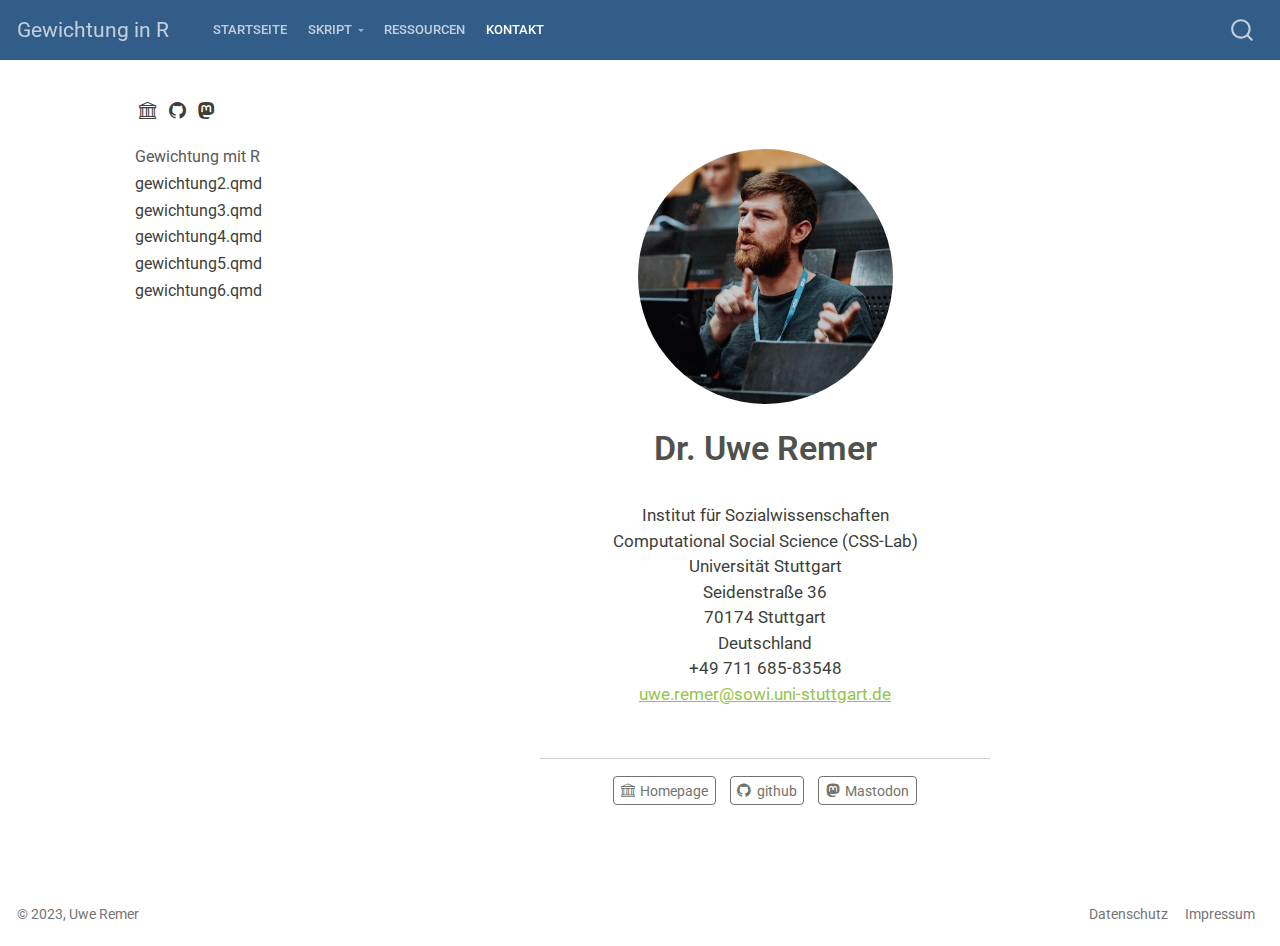
==== docs/about.html @ 3b548ae5 "init" ====
<!DOCTYPE html>
<html xmlns="http://www.w3.org/1999/xhtml" lang="de-DE" xml:lang="de-DE"><head>

<meta charset="utf-8">
<meta name="generator" content="quarto-1.2.269">

<meta name="viewport" content="width=device-width, initial-scale=1.0, user-scalable=yes">

<meta name="author" content="Dr.&nbsp;Uwe Remer">

<title>Gewichtung in R - Dr.&nbsp;Uwe Remer</title>
<style>
code{white-space: pre-wrap;}
span.smallcaps{font-variant: small-caps;}
div.columns{display: flex; gap: min(4vw, 1.5em);}
div.column{flex: auto; overflow-x: auto;}
div.hanging-indent{margin-left: 1.5em; text-indent: -1.5em;}
ul.task-list{list-style: none;}
ul.task-list li input[type="checkbox"] {
  width: 0.8em;
  margin: 0 0.8em 0.2em -1.6em;
  vertical-align: middle;
}
</style>


<script src="site_libs/quarto-nav/quarto-nav.js"></script>
<script src="site_libs/quarto-nav/headroom.min.js"></script>
<script src="site_libs/clipboard/clipboard.min.js"></script>
<script src="site_libs/quarto-search/autocomplete.umd.js"></script>
<script src="site_libs/quarto-search/fuse.min.js"></script>
<script src="site_libs/quarto-search/quarto-search.js"></script>
<meta name="quarto:offset" content="./">
<script src="site_libs/quarto-html/quarto.js"></script>
<script src="site_libs/quarto-html/popper.min.js"></script>
<script src="site_libs/quarto-html/tippy.umd.min.js"></script>
<link href="site_libs/quarto-html/tippy.css" rel="stylesheet">
<link href="site_libs/quarto-html/quarto-syntax-highlighting.css" rel="stylesheet" id="quarto-text-highlighting-styles">
<script src="site_libs/bootstrap/bootstrap.min.js"></script>
<link href="site_libs/bootstrap/bootstrap-icons.css" rel="stylesheet">
<link href="site_libs/bootstrap/bootstrap.min.css" rel="stylesheet" id="quarto-bootstrap" data-mode="light">
<script id="quarto-search-options" type="application/json">{
  "location": "navbar",
  "copy-button": false,
  "collapse-after": 3,
  "panel-placement": "end",
  "type": "overlay",
  "limit": 20,
  "language": {
    "search-no-results-text": "Keine Treffer",
    "search-matching-documents-text": "Treffer",
    "search-copy-link-title": "Link in die Suche kopieren",
    "search-hide-matches-text": "Zusätzliche Treffer verbergen",
    "search-more-match-text": "weitere Treffer in diesem Dokument",
    "search-more-matches-text": "weitere Treffer in diesem Dokument",
    "search-clear-button-title": "Zurücksetzen",
    "search-detached-cancel-button-title": "Abbrechen",
    "search-submit-button-title": "Abschicken"
  }
}</script>


<link rel="stylesheet" href="styles.css">
<meta property="og:title" content="Gewichtung in R">
<meta property="og:description" content="6-teilige Videoreihe zum Thema Gewichtung in R">
<meta property="og:image" content="https://uweremer.github.io/gewichtung/Grafiken/gewichtung.png">
<meta property="og:site-name" content="Gewichtung in R">
<meta property="og:locale" content="de_DE">
<meta name="twitter:title" content="Gewichtung in R">
<meta name="twitter:description" content="6-teilige Videoreihe zum Thema Gewichtung in R">
<meta name="twitter:image" content="https://uweremer.github.io/gewichtung/Grafiken/gewichtung.png">
<meta name="twitter:creator" content="@uweremerbollow">
<meta name="twitter:card" content="summary_large_image">
</head>

<body class="nav-sidebar floating nav-fixed fullcontent">

<div id="quarto-search-results"></div>
  <header id="quarto-header" class="headroom fixed-top">
    <nav class="navbar navbar-expand-lg navbar-dark ">
      <div class="navbar-container container-fluid">
      <div class="navbar-brand-container">
    <a class="navbar-brand" href="./index.html">
    <span class="navbar-title">Gewichtung in R</span>
    </a>
  </div>
          <button class="navbar-toggler" type="button" data-bs-toggle="collapse" data-bs-target="#navbarCollapse" aria-controls="navbarCollapse" aria-expanded="false" aria-label="Toggle navigation" onclick="if (window.quartoToggleHeadroom) { window.quartoToggleHeadroom(); }">
  <span class="navbar-toggler-icon"></span>
</button>
          <div class="collapse navbar-collapse" id="navbarCollapse">
            <ul class="navbar-nav navbar-nav-scroll me-auto">
  <li class="nav-item">
    <a class="nav-link" href="./index.html">
 <span class="menu-text">Startseite</span></a>
  </li>  
  <li class="nav-item dropdown ">
    <a class="nav-link dropdown-toggle" href="#" id="nav-menu-skript" role="button" data-bs-toggle="dropdown" aria-expanded="false">
 <span class="menu-text">Skript</span>
    </a>
    <ul class="dropdown-menu" aria-labelledby="nav-menu-skript">    
        <li>
    <a class="dropdown-item" href="./gewichtung1.html">
 <span class="dropdown-text">Gewichtung mit R</span></a>
  </li>  
        <li class="dropdown-header">gewichtung2.qmd</li>
        <li class="dropdown-header">gewichtung3.qmd</li>
        <li class="dropdown-header">gewichtung4.qmd</li>
        <li class="dropdown-header">gewichtung5.qmd</li>
        <li class="dropdown-header">gewichtung6.qmd</li>
    </ul>
  </li>
  <li class="nav-item">
    <a class="nav-link" href="./ressourcen.qmd">
 <span class="menu-text">Ressourcen</span></a>
  </li>  
  <li class="nav-item">
    <a class="nav-link active" href="./about.html" aria-current="page">
 <span class="menu-text">Kontakt</span></a>
  </li>  
</ul>
              <div id="quarto-search" class="" title="Search"></div>
          </div> <!-- /navcollapse -->
      </div> <!-- /container-fluid -->
    </nav>
  <nav class="quarto-secondary-nav" data-bs-toggle="collapse" data-bs-target="#quarto-sidebar" aria-controls="quarto-sidebar" aria-expanded="false" aria-label="Toggle sidebar navigation" onclick="if (window.quartoToggleHeadroom) { window.quartoToggleHeadroom(); }">
    <div class="container-fluid d-flex justify-content-between">
      <h1 class="quarto-secondary-nav-title">Dr.&nbsp;Uwe Remer</h1>
      <button type="button" class="quarto-btn-toggle btn" aria-label="Show secondary navigation">
        <i class="bi bi-chevron-right"></i>
      </button>
    </div>
  </nav>
</header>
<!-- content -->
<div id="quarto-content" class="quarto-container page-columns page-rows-contents page-layout-article page-navbar">
<!-- sidebar -->
  <nav id="quarto-sidebar" class="sidebar collapse sidebar-navigation floating overflow-auto">
      <div class="mt-2 flex-shrink-0 align-items-center">
        <div class="sidebar-search">
        <div id="quarto-search" class="" title="Search"></div>
        </div>
        <div class="sidebar-tools-collapse tools-wide">
    <a href="https://www.sowi.uni-stuttgart.de/institut/team/Remer" title="" class="sidebar-tool px-1"><i class="bi bi-bank"></i></a>
    <a href="https://github.com/uweremer/gewichtung" title="" class="sidebar-tool px-1"><i class="bi bi-github"></i></a>
    <a href="https://fediscience.org/@uweremer" title="" class="sidebar-tool px-1"><i class="bi bi-mastodon"></i></a>
</div>
      </div>
    <div class="sidebar-menu-container"> 
    <ul class="list-unstyled mt-1">
        <li class="sidebar-item">
  <div class="sidebar-item-container"> 
  <a href="./gewichtung1.html" class="sidebar-item-text sidebar-link">Gewichtung mit R</a>
  </div>
</li>
        <li class="sidebar-item">
  gewichtung2.qmd
  </li>
        <li class="sidebar-item">
  gewichtung3.qmd
  </li>
        <li class="sidebar-item">
  gewichtung4.qmd
  </li>
        <li class="sidebar-item">
  gewichtung5.qmd
  </li>
        <li class="sidebar-item">
  gewichtung6.qmd
  </li>
    </ul>
    </div>
</nav>
<!-- margin-sidebar -->
    
<!-- main -->
<div class="quarto-about-jolla">
  <img src="./Grafiken/uweremer.jpg" class="about-image
  round " style="height: 15em; width: 15em;">
 <header id="title-block-header" class="quarto-title-block default">
<div class="quarto-title">
<h1 class="title d-none d-lg-block">Dr.&nbsp;Uwe Remer</h1>
</div>
<div class="quarto-title-meta">
  </div>
</header><main class="content" id="quarto-document-content">
<p>Institut für Sozialwissenschaften<br> Computational Social Science (CSS-Lab)<br> Universität Stuttgart<br> Seidenstraße 36<br> 70174 Stuttgart<br> Deutschland<br> +49 711 685-83548<br> <a href="mailto:uwe.remer@sowi.uni-stuttgart.de">uwe.remer@sowi.uni-stuttgart.de</a></p>


</main> 
  <hr class="about-sep">
   <div class="about-links">
  <a href="https://www.sowi.uni-stuttgart.de/institut/team/Remer" class="about-link">
    <i class="bi bi-bank"></i>
     <span class="about-link-text">Homepage</span>
  </a>
  <a href="https://github.com/uweremer/gewichtung" class="about-link">
    <i class="bi bi-github"></i>
     <span class="about-link-text">github</span>
  </a>
  <a href="https://fediscience.org/@uweremer" class="about-link">
    <i class="bi bi-mastodon"></i>
     <span class="about-link-text">Mastodon</span>
  </a>
</div>
</div>
 <!-- /main -->
<script id="quarto-html-after-body" type="application/javascript">
window.document.addEventListener("DOMContentLoaded", function (event) {
  const toggleBodyColorMode = (bsSheetEl) => {
    const mode = bsSheetEl.getAttribute("data-mode");
    const bodyEl = window.document.querySelector("body");
    if (mode === "dark") {
      bodyEl.classList.add("quarto-dark");
      bodyEl.classList.remove("quarto-light");
    } else {
      bodyEl.classList.add("quarto-light");
      bodyEl.classList.remove("quarto-dark");
    }
  }
  const toggleBodyColorPrimary = () => {
    const bsSheetEl = window.document.querySelector("link#quarto-bootstrap");
    if (bsSheetEl) {
      toggleBodyColorMode(bsSheetEl);
    }
  }
  toggleBodyColorPrimary();  
  const clipboard = new window.ClipboardJS('.code-copy-button', {
    target: function(trigger) {
      return trigger.previousElementSibling;
    }
  });
  clipboard.on('success', function(e) {
    // button target
    const button = e.trigger;
    // don't keep focus
    button.blur();
    // flash "checked"
    button.classList.add('code-copy-button-checked');
    var currentTitle = button.getAttribute("title");
    button.setAttribute("title", "Kopiert");
    let tooltip;
    if (window.bootstrap) {
      button.setAttribute("data-bs-toggle", "tooltip");
      button.setAttribute("data-bs-placement", "left");
      button.setAttribute("data-bs-title", "Kopiert");
      tooltip = new bootstrap.Tooltip(button, 
        { trigger: "manual", 
          customClass: "code-copy-button-tooltip",
          offset: [0, -8]});
      tooltip.show();    
    }
    setTimeout(function() {
      if (tooltip) {
        tooltip.hide();
        button.removeAttribute("data-bs-title");
        button.removeAttribute("data-bs-toggle");
        button.removeAttribute("data-bs-placement");
      }
      button.setAttribute("title", currentTitle);
      button.classList.remove('code-copy-button-checked');
    }, 1000);
    // clear code selection
    e.clearSelection();
  });
  function tippyHover(el, contentFn) {
    const config = {
      allowHTML: true,
      content: contentFn,
      maxWidth: 500,
      delay: 100,
      arrow: false,
      appendTo: function(el) {
          return el.parentElement;
      },
      interactive: true,
      interactiveBorder: 10,
      theme: 'quarto',
      placement: 'bottom-start'
    };
    window.tippy(el, config); 
  }
  const noterefs = window.document.querySelectorAll('a[role="doc-noteref"]');
  for (var i=0; i<noterefs.length; i++) {
    const ref = noterefs[i];
    tippyHover(ref, function() {
      // use id or data attribute instead here
      let href = ref.getAttribute('data-footnote-href') || ref.getAttribute('href');
      try { href = new URL(href).hash; } catch {}
      const id = href.replace(/^#\/?/, "");
      const note = window.document.getElementById(id);
      return note.innerHTML;
    });
  }
  const findCites = (el) => {
    const parentEl = el.parentElement;
    if (parentEl) {
      const cites = parentEl.dataset.cites;
      if (cites) {
        return {
          el,
          cites: cites.split(' ')
        };
      } else {
        return findCites(el.parentElement)
      }
    } else {
      return undefined;
    }
  };
  var bibliorefs = window.document.querySelectorAll('a[role="doc-biblioref"]');
  for (var i=0; i<bibliorefs.length; i++) {
    const ref = bibliorefs[i];
    const citeInfo = findCites(ref);
    if (citeInfo) {
      tippyHover(citeInfo.el, function() {
        var popup = window.document.createElement('div');
        citeInfo.cites.forEach(function(cite) {
          var citeDiv = window.document.createElement('div');
          citeDiv.classList.add('hanging-indent');
          citeDiv.classList.add('csl-entry');
          var biblioDiv = window.document.getElementById('ref-' + cite);
          if (biblioDiv) {
            citeDiv.innerHTML = biblioDiv.innerHTML;
          }
          popup.appendChild(citeDiv);
        });
        return popup.innerHTML;
      });
    }
  }
    var localhostRegex = new RegExp(/^(?:http|https):\/\/localhost\:?[0-9]*\//);
      var filterRegex = new RegExp(/^(?:http:|https:)\/\.github\.io\/uweremer/);
    var isInternal = (href) => {
        return filterRegex.test(href) || localhostRegex.test(href);
    }
    // Inspect non-navigation links and adorn them if external
    var links = window.document.querySelectorAll('a:not(.nav-link):not(.navbar-brand):not(.toc-action):not(.sidebar-link):not(.sidebar-item-toggle):not(.pagination-link):not(.no-external):not([aria-hidden]):not(.dropdown-item)');
    for (var i=0; i<links.length; i++) {
      const link = links[i];
      if (!isInternal(link.href)) {
          // target, if specified
          link.setAttribute("target", "_blank");
      }
    }
});
</script>
</div> <!-- /content -->
<footer class="footer">
  <div class="nav-footer">
    <div class="nav-footer-left">© 2023, Uwe Remer</div>   
    <div class="nav-footer-right">
      <ul class="footer-items list-unstyled">
    <li class="nav-item">
    <a class="nav-link" href="./datenschutz.html">Datenschutz</a>
  </li>  
    <li class="nav-item">
    <a class="nav-link" href="./about.html">Impressum</a>
  </li>  
</ul>
    </div>
  </div>
</footer>



</body></html>
---- docs/site_libs/quarto-html/tippy.css ----
.tippy-box[data-animation=fade][data-state=hidden]{opacity:0}[data-tippy-root]{max-width:calc(100vw - 10px)}.tippy-box{position:relative;background-color:#333;color:#fff;border-radius:4px;font-size:14px;line-height:1.4;white-space:normal;outline:0;transition-property:transform,visibility,opacity}.tippy-box[data-placement^=top]>.tippy-arrow{bottom:0}.tippy-box[data-placement^=top]>.tippy-arrow:before{bottom:-7px;left:0;border-width:8px 8px 0;border-top-color:initial;transform-origin:center top}.tippy-box[data-placement^=bottom]>.tippy-arrow{top:0}.tippy-box[data-placement^=bottom]>.tippy-arrow:before{top:-7px;left:0;border-width:0 8px 8px;border-bottom-color:initial;transform-origin:center bottom}.tippy-box[data-placement^=left]>.tippy-arrow{right:0}.tippy-box[data-placement^=left]>.tippy-arrow:before{border-width:8px 0 8px 8px;border-left-color:initial;right:-7px;transform-origin:center left}.tippy-box[data-placement^=right]>.tippy-arrow{left:0}.tippy-box[data-placement^=right]>.tippy-arrow:before{left:-7px;border-width:8px 8px 8px 0;border-right-color:initial;transform-origin:center right}.tippy-box[data-inertia][data-state=visible]{transition-timing-function:cubic-bezier(.54,1.5,.38,1.11)}.tippy-arrow{width:16px;height:16px;color:#333}.tippy-arrow:before{content:"";position:absolute;border-color:transparent;border-style:solid}.tippy-content{position:relative;padding:5px 9px;z-index:1}
---- docs/site_libs/quarto-html/quarto-syntax-highlighting.css ----
/* quarto syntax highlight colors */
:root {
  --quarto-hl-ot-color: #003B4F;
  --quarto-hl-at-color: #657422;
  --quarto-hl-ss-color: #20794D;
  --quarto-hl-an-color: #5E5E5E;
  --quarto-hl-fu-color: #4758AB;
  --quarto-hl-st-color: #20794D;
  --quarto-hl-cf-color: #003B4F;
  --quarto-hl-op-color: #5E5E5E;
  --quarto-hl-er-color: #AD0000;
  --quarto-hl-bn-color: #AD0000;
  --quarto-hl-al-color: #AD0000;
  --quarto-hl-va-color: #111111;
  --quarto-hl-bu-color: inherit;
  --quarto-hl-ex-color: inherit;
  --quarto-hl-pp-color: #AD0000;
  --quarto-hl-in-color: #5E5E5E;
  --quarto-hl-vs-color: #20794D;
  --quarto-hl-wa-color: #5E5E5E;
  --quarto-hl-do-color: #5E5E5E;
  --quarto-hl-im-color: #00769E;
  --quarto-hl-ch-color: #20794D;
  --quarto-hl-dt-color: #AD0000;
  --quarto-hl-fl-color: #AD0000;
  --quarto-hl-co-color: #5E5E5E;
  --quarto-hl-cv-color: #5E5E5E;
  --quarto-hl-cn-color: #8f5902;
  --quarto-hl-sc-color: #5E5E5E;
  --quarto-hl-dv-color: #AD0000;
  --quarto-hl-kw-color: #003B4F;
}

/* other quarto variables */
:root {
  --quarto-font-monospace: SFMono-Regular, Menlo, Monaco, Consolas, "Liberation Mono", "Courier New", monospace;
}

pre > code.sourceCode > span {
  color: #003B4F;
}

code span {
  color: #003B4F;
}

code.sourceCode > span {
  color: #003B4F;
}

div.sourceCode,
div.sourceCode pre.sourceCode {
  color: #003B4F;
}

code span.ot {
  color: #003B4F;
  font-style: inherit;
}

code span.at {
  color: #657422;
  font-style: inherit;
}

code span.ss {
  color: #20794D;
  font-style: inherit;
}

code span.an {
  color: #5E5E5E;
  font-style: inherit;
}

code span.fu {
  color: #4758AB;
  font-style: inherit;
}

code span.st {
  color: #20794D;
  font-style: inherit;
}

code span.cf {
  color: #003B4F;
  font-style: inherit;
}

code span.op {
  color: #5E5E5E;
  font-style: inherit;
}

code span.er {
  color: #AD0000;
  font-style: inherit;
}

code span.bn {
  color: #AD0000;
  font-style: inherit;
}

code span.al {
  color: #AD0000;
  font-style: inherit;
}

code span.va {
  color: #111111;
  font-style: inherit;
}

code span.bu {
  font-style: inherit;
}

code span.ex {
  font-style: inherit;
}

code span.pp {
  color: #AD0000;
  font-style: inherit;
}

code span.in {
  color: #5E5E5E;
  font-style: inherit;
}

code span.vs {
  color: #20794D;
  font-style: inherit;
}

code span.wa {
  color: #5E5E5E;
  font-style: italic;
}

code span.do {
  color: #5E5E5E;
  font-style: italic;
}

code span.im {
  color: #00769E;
  font-style: inherit;
}

code span.ch {
  color: #20794D;
  font-style: inherit;
}

code span.dt {
  color: #AD0000;
  font-style: inherit;
}

code span.fl {
  color: #AD0000;
  font-style: inherit;
}

code span.co {
  color: #5E5E5E;
  font-style: inherit;
}

code span.cv {
  color: #5E5E5E;
  font-style: italic;
}

code span.cn {
  color: #8f5902;
  font-style: inherit;
}

code span.sc {
  color: #5E5E5E;
  font-style: inherit;
}

code span.dv {
  color: #AD0000;
  font-style: inherit;
}

code span.kw {
  color: #003B4F;
  font-style: inherit;
}

.prevent-inlining {
  content: "</";
}

/*# sourceMappingURL=debc5d5d77c3f9108843748ff7464032.css.map */
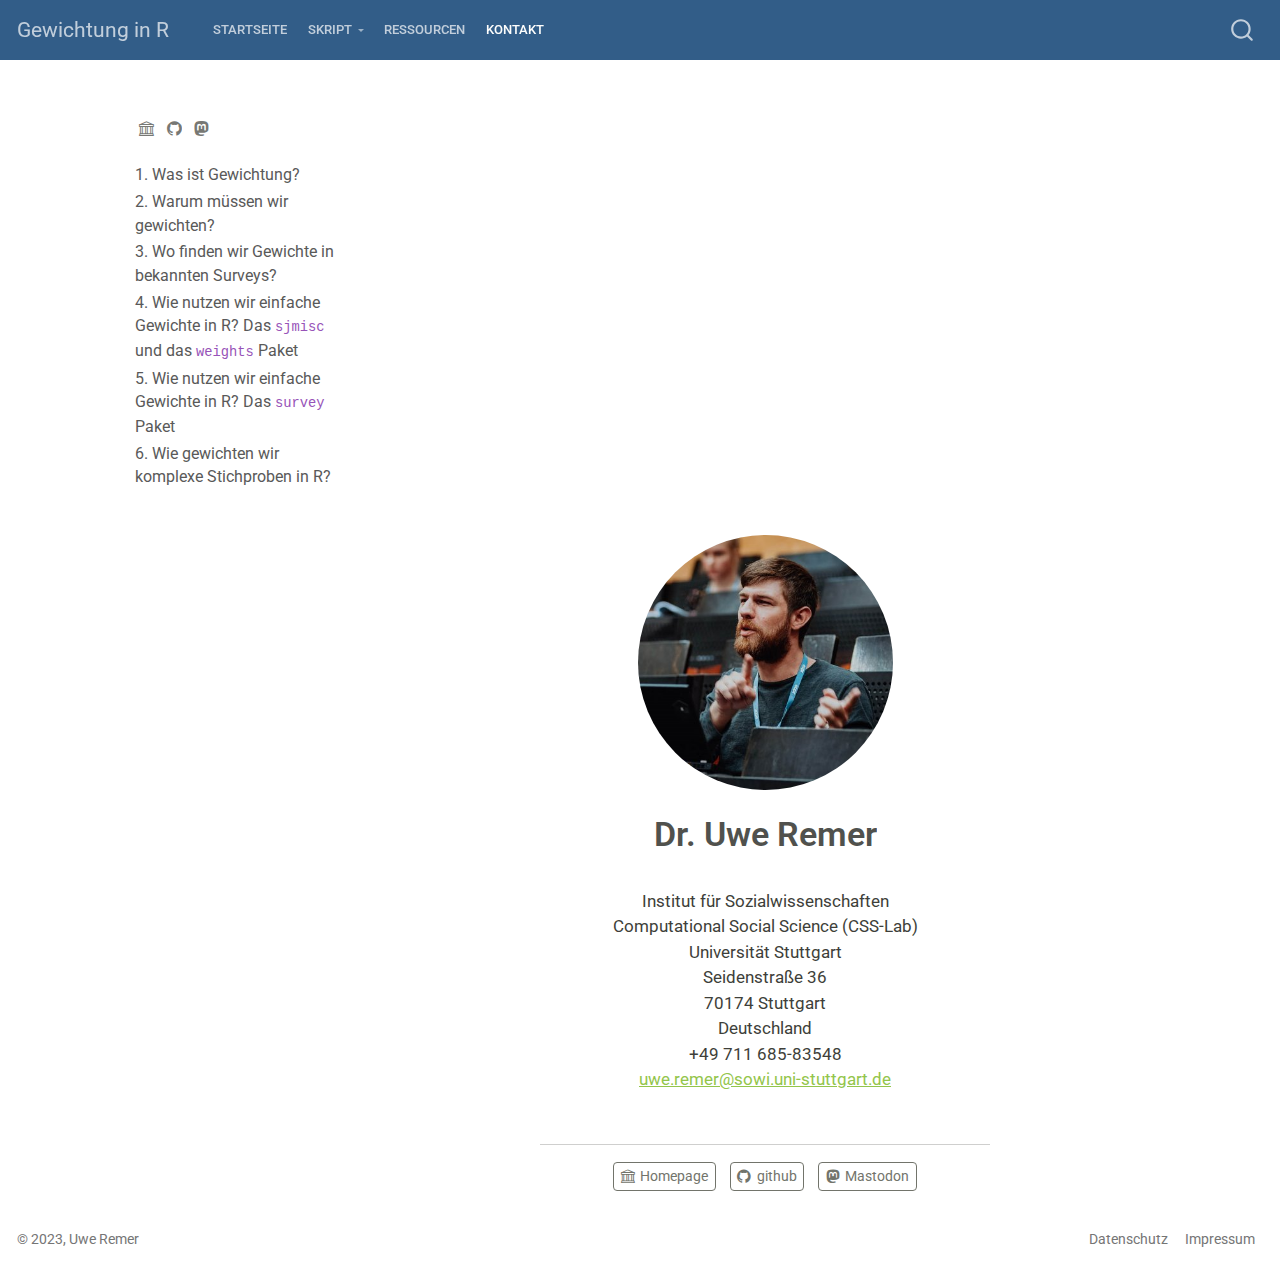
==== commit 26ae8b1a: "done" ====
--- a/docs/about.html
+++ b/docs/about.html
@@ -2,7 +2,7 @@
 <html xmlns="http://www.w3.org/1999/xhtml" lang="de-DE" xml:lang="de-DE"><head>
 
 <meta charset="utf-8">
-<meta name="generator" content="quarto-1.2.269">
+<meta name="generator" content="quarto-1.3.353">
 
 <meta name="viewport" content="width=device-width, initial-scale=1.0, user-scalable=yes">
 
@@ -18,7 +18,7 @@
 ul.task-list{list-style: none;}
 ul.task-list li input[type="checkbox"] {
   width: 0.8em;
-  margin: 0 0.8em 0.2em -1.6em;
+  margin: 0 0.8em 0.2em -1em; /* quarto-specific, see https://github.com/quarto-dev/quarto-cli/issues/4556 */ 
   vertical-align: middle;
 }
 </style>
@@ -84,49 +84,71 @@
     <span class="navbar-title">Gewichtung in R</span>
     </a>
   </div>
-          <button class="navbar-toggler" type="button" data-bs-toggle="collapse" data-bs-target="#navbarCollapse" aria-controls="navbarCollapse" aria-expanded="false" aria-label="Toggle navigation" onclick="if (window.quartoToggleHeadroom) { window.quartoToggleHeadroom(); }">
+            <div id="quarto-search" class="" title="Suchen"></div>
+          <button class="navbar-toggler" type="button" data-bs-toggle="collapse" data-bs-target="#navbarCollapse" aria-controls="navbarCollapse" aria-expanded="false" aria-label="Navigation umschalten" onclick="if (window.quartoToggleHeadroom) { window.quartoToggleHeadroom(); }">
   <span class="navbar-toggler-icon"></span>
 </button>
           <div class="collapse navbar-collapse" id="navbarCollapse">
             <ul class="navbar-nav navbar-nav-scroll me-auto">
   <li class="nav-item">
-    <a class="nav-link" href="./index.html">
+    <a class="nav-link" href="./index.html" rel="" target="">
  <span class="menu-text">Startseite</span></a>
   </li>  
   <li class="nav-item dropdown ">
-    <a class="nav-link dropdown-toggle" href="#" id="nav-menu-skript" role="button" data-bs-toggle="dropdown" aria-expanded="false">
+    <a class="nav-link dropdown-toggle" href="#" id="nav-menu-skript" role="button" data-bs-toggle="dropdown" aria-expanded="false" rel="" target="">
  <span class="menu-text">Skript</span>
     </a>
     <ul class="dropdown-menu" aria-labelledby="nav-menu-skript">    
         <li>
-    <a class="dropdown-item" href="./gewichtung1.html">
- <span class="dropdown-text">Gewichtung mit R</span></a>
-  </li>  
-        <li class="dropdown-header">gewichtung2.qmd</li>
-        <li class="dropdown-header">gewichtung3.qmd</li>
-        <li class="dropdown-header">gewichtung4.qmd</li>
-        <li class="dropdown-header">gewichtung5.qmd</li>
-        <li class="dropdown-header">gewichtung6.qmd</li>
+    <a class="dropdown-item" href="./gewichtung1.html" rel="" target="">
+ <span class="dropdown-text">1. Was ist Gewichtung?</span></a>
+  </li>  
+        <li>
+    <a class="dropdown-item" href="./gewichtung2.html" rel="" target="">
+ <span class="dropdown-text">2. Warum müssen wir gewichten?</span></a>
+  </li>  
+        <li>
+    <a class="dropdown-item" href="./gewichtung3.html" rel="" target="">
+ <span class="dropdown-text">3. Wo finden wir Gewichte in bekannten Surveys?</span></a>
+  </li>  
+        <li>
+    <a class="dropdown-item" href="./gewichtung4.html" rel="" target="">
+ <span class="dropdown-text">4. Wie nutzen wir einfache Gewichte in R? Das <code>sjmisc</code> und das <code>weights</code> Paket</span></a>
+  </li>  
+        <li>
+    <a class="dropdown-item" href="./gewichtung5.html" rel="" target="">
+ <span class="dropdown-text">5. Wie nutzen wir einfache Gewichte in R? Das <code>survey</code> Paket</span></a>
+  </li>  
+        <li>
+    <a class="dropdown-item" href="./gewichtung6.html" rel="" target="">
+ <span class="dropdown-text">6. Wie gewichten wir komplexe Stichproben in R?</span></a>
+  </li>  
     </ul>
   </li>
   <li class="nav-item">
-    <a class="nav-link" href="./ressourcen.qmd">
+    <a class="nav-link" href="./ressourcen.html" rel="" target="">
  <span class="menu-text">Ressourcen</span></a>
   </li>  
   <li class="nav-item">
-    <a class="nav-link active" href="./about.html" aria-current="page">
+    <a class="nav-link active" href="./about.html" rel="" target="" aria-current="page">
  <span class="menu-text">Kontakt</span></a>
   </li>  
 </ul>
-              <div id="quarto-search" class="" title="Search"></div>
+            <div class="quarto-navbar-tools ms-auto">
+</div>
           </div> <!-- /navcollapse -->
       </div> <!-- /container-fluid -->
     </nav>
-  <nav class="quarto-secondary-nav" data-bs-toggle="collapse" data-bs-target="#quarto-sidebar" aria-controls="quarto-sidebar" aria-expanded="false" aria-label="Toggle sidebar navigation" onclick="if (window.quartoToggleHeadroom) { window.quartoToggleHeadroom(); }">
-    <div class="container-fluid d-flex justify-content-between">
-      <h1 class="quarto-secondary-nav-title">Dr.&nbsp;Uwe Remer</h1>
-      <button type="button" class="quarto-btn-toggle btn" aria-label="Show secondary navigation">
-        <i class="bi bi-chevron-right"></i>
+  <nav class="quarto-secondary-nav">
+    <div class="container-fluid d-flex">
+      <button type="button" class="quarto-btn-toggle btn" data-bs-toggle="collapse" data-bs-target="#quarto-sidebar,#quarto-sidebar-glass" aria-controls="quarto-sidebar" aria-expanded="false" aria-label="Seitenleiste umschalten" onclick="if (window.quartoToggleHeadroom) { window.quartoToggleHeadroom(); }">
+        <i class="bi bi-layout-text-sidebar-reverse"></i>
+      </button>
+      <nav class="quarto-page-breadcrumbs" aria-label="breadcrumb"><ol class="breadcrumb"><li class="breadcrumb-item">Dr.&nbsp;Uwe Remer</li></ol></nav>
+      <a class="flex-grow-1" role="button" data-bs-toggle="collapse" data-bs-target="#quarto-sidebar,#quarto-sidebar-glass" aria-controls="quarto-sidebar" aria-expanded="false" aria-label="Seitenleiste umschalten" onclick="if (window.quartoToggleHeadroom) { window.quartoToggleHeadroom(); }">      
+      </a>
+      <button type="button" class="btn quarto-search-button" aria-label="Suchen" onclick="window.quartoOpenSearch();">
+        <i class="bi bi-search"></i>
       </button>
     </div>
   </nav>
@@ -134,42 +156,59 @@
 <!-- content -->
 <div id="quarto-content" class="quarto-container page-columns page-rows-contents page-layout-article page-navbar">
 <!-- sidebar -->
-  <nav id="quarto-sidebar" class="sidebar collapse sidebar-navigation floating overflow-auto">
-      <div class="mt-2 flex-shrink-0 align-items-center">
+  <nav id="quarto-sidebar" class="sidebar collapse collapse-horizontal sidebar-navigation floating overflow-auto">
+        <div class="mt-2 flex-shrink-0 align-items-center">
         <div class="sidebar-search">
-        <div id="quarto-search" class="" title="Search"></div>
+        <div id="quarto-search" class="" title="Suchen"></div>
+        </div>
         </div>
         <div class="sidebar-tools-collapse tools-wide">
-    <a href="https://www.sowi.uni-stuttgart.de/institut/team/Remer" title="" class="sidebar-tool px-1"><i class="bi bi-bank"></i></a>
-    <a href="https://github.com/uweremer/gewichtung" title="" class="sidebar-tool px-1"><i class="bi bi-github"></i></a>
-    <a href="https://fediscience.org/@uweremer" title="" class="sidebar-tool px-1"><i class="bi bi-mastodon"></i></a>
+    <a href="https://www.sowi.uni-stuttgart.de/institut/team/Remer" title="" class="quarto-navigation-tool px-1" aria-label=""><i class="bi bi-bank"></i></a>
+    <a href="https://github.com/uweremer/gewichtung" title="" class="quarto-navigation-tool px-1" aria-label=""><i class="bi bi-github"></i></a>
+    <a href="https://fediscience.org/@uweremer" title="" class="quarto-navigation-tool px-1" aria-label=""><i class="bi bi-mastodon"></i></a>
 </div>
-      </div>
     <div class="sidebar-menu-container"> 
     <ul class="list-unstyled mt-1">
         <li class="sidebar-item">
   <div class="sidebar-item-container"> 
-  <a href="./gewichtung1.html" class="sidebar-item-text sidebar-link">Gewichtung mit R</a>
+  <a href="./gewichtung1.html" class="sidebar-item-text sidebar-link">
+ <span class="menu-text">1. Was ist Gewichtung?</span></a>
   </div>
 </li>
         <li class="sidebar-item">
-  gewichtung2.qmd
-  </li>
+  <div class="sidebar-item-container"> 
+  <a href="./gewichtung2.html" class="sidebar-item-text sidebar-link">
+ <span class="menu-text">2. Warum müssen wir gewichten?</span></a>
+  </div>
+</li>
         <li class="sidebar-item">
-  gewichtung3.qmd
-  </li>
+  <div class="sidebar-item-container"> 
+  <a href="./gewichtung3.html" class="sidebar-item-text sidebar-link">
+ <span class="menu-text">3. Wo finden wir Gewichte in bekannten Surveys?</span></a>
+  </div>
+</li>
         <li class="sidebar-item">
-  gewichtung4.qmd
-  </li>
+  <div class="sidebar-item-container"> 
+  <a href="./gewichtung4.html" class="sidebar-item-text sidebar-link">
+ <span class="menu-text">4. Wie nutzen wir einfache Gewichte in R? Das <code>sjmisc</code> und das <code>weights</code> Paket</span></a>
+  </div>
+</li>
         <li class="sidebar-item">
-  gewichtung5.qmd
-  </li>
+  <div class="sidebar-item-container"> 
+  <a href="./gewichtung5.html" class="sidebar-item-text sidebar-link">
+ <span class="menu-text">5. Wie nutzen wir einfache Gewichte in R? Das <code>survey</code> Paket</span></a>
+  </div>
+</li>
         <li class="sidebar-item">
-  gewichtung6.qmd
-  </li>
+  <div class="sidebar-item-container"> 
+  <a href="./gewichtung6.html" class="sidebar-item-text sidebar-link">
+ <span class="menu-text">6. Wie gewichten wir komplexe Stichproben in R?</span></a>
+  </div>
+</li>
     </ul>
     </div>
 </nav>
+<div id="quarto-sidebar-glass" data-bs-toggle="collapse" data-bs-target="#quarto-sidebar,#quarto-sidebar-glass"></div>
 <!-- margin-sidebar -->
     
 <!-- main -->
@@ -178,7 +217,7 @@
   round " style="height: 15em; width: 15em;">
  <header id="title-block-header" class="quarto-title-block default">
 <div class="quarto-title">
-<h1 class="title d-none d-lg-block">Dr.&nbsp;Uwe Remer</h1>
+<h1 class="title">Dr.&nbsp;Uwe Remer</h1>
 </div>
 <div class="quarto-title-meta">
   </div>
@@ -189,15 +228,15 @@
 </main> 
   <hr class="about-sep">
    <div class="about-links">
-  <a href="https://www.sowi.uni-stuttgart.de/institut/team/Remer" class="about-link">
+  <a href="https://www.sowi.uni-stuttgart.de/institut/team/Remer" class="about-link" rel="" target="">
     <i class="bi bi-bank"></i>
      <span class="about-link-text">Homepage</span>
   </a>
-  <a href="https://github.com/uweremer/gewichtung" class="about-link">
+  <a href="https://github.com/uweremer/gewichtung" class="about-link" rel="" target="">
     <i class="bi bi-github"></i>
      <span class="about-link-text">github</span>
   </a>
-  <a href="https://fediscience.org/@uweremer" class="about-link">
+  <a href="https://fediscience.org/@uweremer" class="about-link" rel="" target="">
     <i class="bi bi-mastodon"></i>
      <span class="about-link-text">Mastodon</span>
   </a>
@@ -224,9 +263,23 @@
     }
   }
   toggleBodyColorPrimary();  
+  const isCodeAnnotation = (el) => {
+    for (const clz of el.classList) {
+      if (clz.startsWith('code-annotation-')) {                     
+        return true;
+      }
+    }
+    return false;
+  }
   const clipboard = new window.ClipboardJS('.code-copy-button', {
-    target: function(trigger) {
-      return trigger.previousElementSibling;
+    text: function(trigger) {
+      const codeEl = trigger.previousElementSibling.cloneNode(true);
+      for (const childEl of codeEl.children) {
+        if (isCodeAnnotation(childEl)) {
+          childEl.remove();
+        }
+      }
+      return codeEl.innerText;
     }
   });
   clipboard.on('success', function(e) {
@@ -291,6 +344,92 @@
       return note.innerHTML;
     });
   }
+      let selectedAnnoteEl;
+      const selectorForAnnotation = ( cell, annotation) => {
+        let cellAttr = 'data-code-cell="' + cell + '"';
+        let lineAttr = 'data-code-annotation="' +  annotation + '"';
+        const selector = 'span[' + cellAttr + '][' + lineAttr + ']';
+        return selector;
+      }
+      const selectCodeLines = (annoteEl) => {
+        const doc = window.document;
+        const targetCell = annoteEl.getAttribute("data-target-cell");
+        const targetAnnotation = annoteEl.getAttribute("data-target-annotation");
+        const annoteSpan = window.document.querySelector(selectorForAnnotation(targetCell, targetAnnotation));
+        const lines = annoteSpan.getAttribute("data-code-lines").split(",");
+        const lineIds = lines.map((line) => {
+          return targetCell + "-" + line;
+        })
+        let top = null;
+        let height = null;
+        let parent = null;
+        if (lineIds.length > 0) {
+            //compute the position of the single el (top and bottom and make a div)
+            const el = window.document.getElementById(lineIds[0]);
+            top = el.offsetTop;
+            height = el.offsetHeight;
+            parent = el.parentElement.parentElement;
+          if (lineIds.length > 1) {
+            const lastEl = window.document.getElementById(lineIds[lineIds.length - 1]);
+            const bottom = lastEl.offsetTop + lastEl.offsetHeight;
+            height = bottom - top;
+          }
+          if (top !== null && height !== null && parent !== null) {
+            // cook up a div (if necessary) and position it 
+            let div = window.document.getElementById("code-annotation-line-highlight");
+            if (div === null) {
+              div = window.document.createElement("div");
+              div.setAttribute("id", "code-annotation-line-highlight");
+              div.style.position = 'absolute';
+              parent.appendChild(div);
+            }
+            div.style.top = top - 2 + "px";
+            div.style.height = height + 4 + "px";
+            let gutterDiv = window.document.getElementById("code-annotation-line-highlight-gutter");
+            if (gutterDiv === null) {
+              gutterDiv = window.document.createElement("div");
+              gutterDiv.setAttribute("id", "code-annotation-line-highlight-gutter");
+              gutterDiv.style.position = 'absolute';
+              const codeCell = window.document.getElementById(targetCell);
+              const gutter = codeCell.querySelector('.code-annotation-gutter');
+              gutter.appendChild(gutterDiv);
+            }
+            gutterDiv.style.top = top - 2 + "px";
+            gutterDiv.style.height = height + 4 + "px";
+          }
+          selectedAnnoteEl = annoteEl;
+        }
+      };
+      const unselectCodeLines = () => {
+        const elementsIds = ["code-annotation-line-highlight", "code-annotation-line-highlight-gutter"];
+        elementsIds.forEach((elId) => {
+          const div = window.document.getElementById(elId);
+          if (div) {
+            div.remove();
+          }
+        });
+        selectedAnnoteEl = undefined;
+      };
+      // Attach click handler to the DT
+      const annoteDls = window.document.querySelectorAll('dt[data-target-cell]');
+      for (const annoteDlNode of annoteDls) {
+        annoteDlNode.addEventListener('click', (event) => {
+          const clickedEl = event.target;
+          if (clickedEl !== selectedAnnoteEl) {
+            unselectCodeLines();
+            const activeEl = window.document.querySelector('dt[data-target-cell].code-annotation-active');
+            if (activeEl) {
+              activeEl.classList.remove('code-annotation-active');
+            }
+            selectCodeLines(clickedEl);
+            clickedEl.classList.add('code-annotation-active');
+          } else {
+            // Unselect the line
+            unselectCodeLines();
+            clickedEl.classList.remove('code-annotation-active');
+          }
+        });
+      }
   const findCites = (el) => {
     const parentEl = el.parentElement;
     if (parentEl) {
@@ -329,12 +468,12 @@
     }
   }
     var localhostRegex = new RegExp(/^(?:http|https):\/\/localhost\:?[0-9]*\//);
-      var filterRegex = new RegExp(/^(?:http:|https:)\/\.github\.io\/uweremer/);
+      var filterRegex = new RegExp("^(?:http:|https:)\/\.github\.io\/uweremer");
     var isInternal = (href) => {
         return filterRegex.test(href) || localhostRegex.test(href);
     }
     // Inspect non-navigation links and adorn them if external
-    var links = window.document.querySelectorAll('a:not(.nav-link):not(.navbar-brand):not(.toc-action):not(.sidebar-link):not(.sidebar-item-toggle):not(.pagination-link):not(.no-external):not([aria-hidden]):not(.dropdown-item)');
+ 	var links = window.document.querySelectorAll('a[href]:not(.nav-link):not(.navbar-brand):not(.toc-action):not(.sidebar-link):not(.sidebar-item-toggle):not(.pagination-link):not(.no-external):not([aria-hidden]):not(.dropdown-item)');
     for (var i=0; i<links.length; i++) {
       const link = links[i];
       if (!isInternal(link.href)) {
@@ -348,6 +487,9 @@
 <footer class="footer">
   <div class="nav-footer">
     <div class="nav-footer-left">© 2023, Uwe Remer</div>   
+    <div class="nav-footer-center">
+      &nbsp;
+    </div>
     <div class="nav-footer-right">
       <ul class="footer-items list-unstyled">
     <li class="nav-item">
